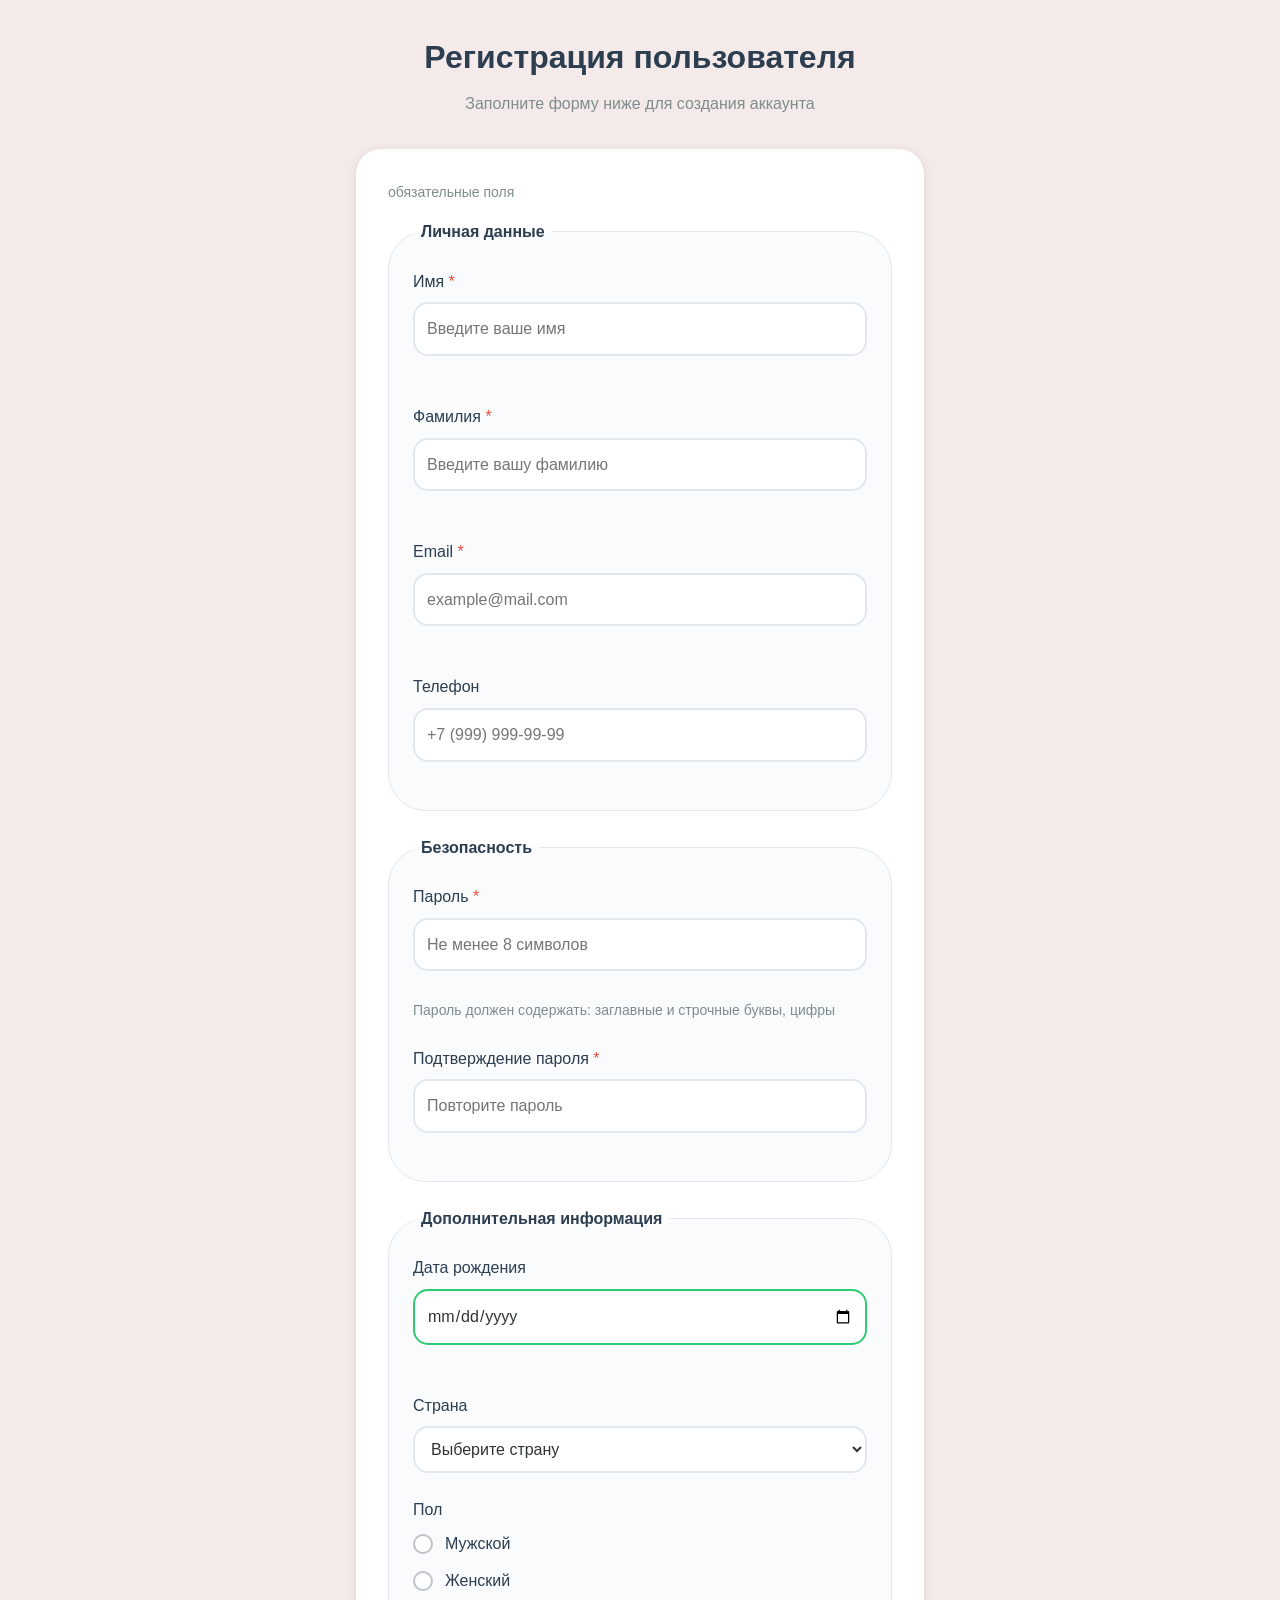
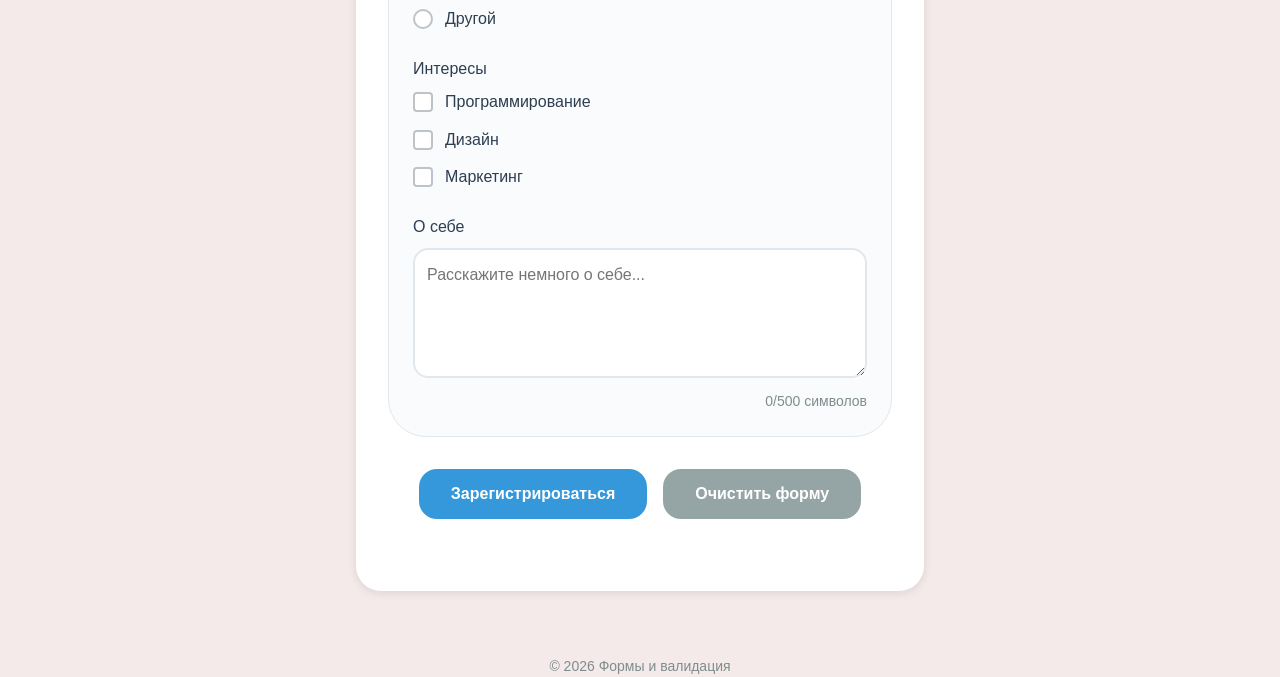
==== forms_validation/index.html @ 5a3b2c08 "Валидация и верстка формы" ====
<!DOCTYPE html>
<html lang="ru">
<head>
  <meta charset="UTF-8">
  <meta name="viewport" content="width=device-width, initial-scale=1.0">
  <title>Вёрстка и валидация Формы</title>
  <link rel="stylesheet" href="reset.css">
  <link rel="stylesheet" href="styles.css">
</head>
<body>
  <div class="container">
    <header class="header">
      <h1>Регистрация пользователя</h1>
      <p>Заполните форму ниже для создания аккаунта</p>
    </header>

    <main class="main">
      <form class="registration-form" id="registrationForm" novalidate>
        <p class="form-hint">обязательные поля</p>

        <!-- Личная информация -->
        <fieldset class="form-section">
          <legend>Личная данные </legend>

          <div class="form-group">
            <label for="firstName" class="required">Имя</label>
            <input type="text" id="firstName" name="firstName" required
                   minlength="2" maxlength="50" autocomplete="given-name"
                   placeholder="Введите ваше имя" aria-describedby="firstNameError">
            <span class="error-message" id="firstNameError" aria-live="polite"></span>
          </div>

          <div class="form-group">
            <label for="lastName" class="required">Фамилия</label>
            <input type="text" id="lastName" name="lastName" required
                   minlength="2" maxlength="50" autocomplete="family-name"
                   placeholder="Введите вашу фамилию" aria-describedby="lastNameError">
            <span class="error-message" id="lastNameError" aria-live="polite"></span>
          </div>

          <div class="form-group">
            <label for="email" class="required">Email</label>
            <input type="email" id="email" name="email" required
                   autocomplete="email" placeholder="example@mail.com"
                   aria-describedby="emailError">
            <span class="error-message" id="emailError" aria-live="polite"></span>
          </div>

          <div class="form-group">
            <label for="phone">Телефон</label>
            <input type="tel" id="phone" name="phone" autocomplete="tel"
                   pattern="\+\d{1,3}\s?\(\d{1,5}\)\s?\d{1,3}-\d{2}-\d{2}"
                   placeholder="+7 (999) 999-99-99" aria-describedby="phoneError">
            <span class="error-message" id="phoneError" aria-live="polite"></span>
          </div>
        </fieldset>

        <!-- Безопасность -->
        <fieldset class="form-section">
          <legend>Безопасность</legend>

          <div class="form-group">
            <label for="password" class="required">Пароль</label>
            <input type="password" id="password" name="password" required
                   minlength="8" autocomplete="new-password"
                   pattern="(?=.*[a-z])(?=.*[A-Z])(?=.*\d).{8,}"
                   placeholder="Не менее 8 символов"
                   aria-describedby="passwordHint passwordError">
            <span class="error-message" id="passwordError" aria-live="polite"></span>
            <div class="password-requirements" id="passwordHint">
              Пароль должен содержать: заглавные и строчные буквы, цифры
            </div>
          </div>

          <div class="form-group">
            <label for="confirmPassword" class="required">Подтверждение пароля</label>
            <input type="password" id="confirmPassword" name="confirmPassword" required
                   autocomplete="new-password" placeholder="Повторите пароль"
                   aria-describedby="confirmPasswordError">
            <span class="error-message" id="confirmPasswordError" aria-live="polite"></span>
          </div>
        </fieldset>

        <!-- Дополнительная информация -->
        <fieldset class="form-section">
          <legend>Дополнительная информация</legend>

          <div class="form-group">
            <label for="birthDate">Дата рождения</label>
            <input type="date" id="birthDate" name="birthDate"
                   min="1900-01-01" max="2026-12-31" aria-describedby="birthDateError">
            <span class="error-message" id="birthDateError" aria-live="polite"></span>
          </div>

          <div class="form-group">
            <label for="country">Страна</label>
            <select id="country" name="country">
              <option value="">Выберите страну</option>
              <option value="ru">Россия</option>
              <option value="kz">Казахстан</option>
              <option value="by">Магадан</option>
              <option value="by">Бельгия</option>
              <option value="by">Швеция</option>
              <option value="other">Другая</option>
            </select>
          </div>

          <div class="form-group">
            <span class="group-label" id="genderLabel">Пол</span>
            <div class="radio-group" role="radiogroup" aria-labelledby="genderLabel">
              <label class="radio-label">
                <input type="radio" name="gender" value="male">
                <span class="radio-custom"></span>
                Мужской
              </label>
              <label class="radio-label">
                <input type="radio" name="gender" value="female">
                <span class="radio-custom"></span>
                Женский
              </label>
              <label class="radio-label">
                <input type="radio" name="gender" value="other">
                <span class="radio-custom"></span>
                Другой
              </label>
            </div>
          </div>

          <div class="form-group">
            <span class="group-label" id="interestsLabel">Интересы</span>
            <div class="checkbox-group" role="group" aria-labelledby="interestsLabel">
              <label class="checkbox-label">
                <input type="checkbox" name="interests" value="programming">
                <span class="checkbox-custom"></span>
                Программирование
              </label>
              <label class="checkbox-label">
                <input type="checkbox" name="interests" value="design">
                <span class="checkbox-custom"></span>
                Дизайн
              </label>
              <label class="checkbox-label">
                <input type="checkbox" name="interests" value="marketing">
                <span class="checkbox-custom"></span>
                Маркетинг
              </label>
            </div>
          </div>

          <div class="form-group">
            <label for="bio">О себе</label>
            <textarea id="bio" name="bio" rows="4" maxlength="500"
                      placeholder="Расскажите немного о себе..."></textarea>
            <div class="char-counter">
              <span id="charCount">0</span>/500 символов
            </div>
          </div>
        </fieldset>

          <div class="form-actions">
            <button type="submit" class="btn btn-primary">Зарегистрироваться</button>
            <button type="reset" class="btn btn-secondary">Очистить форму</button>
          </div>

          <p class="form-status" id="formStatus" role="status" aria-live="polite"></p>
        </div>
      </form>
    </main>

    <footer class="footer">
      <p>&copy; 2026 Формы и валидация</p>
    </footer>
  </div>

  <script src="script.js"></script>
</body>
</html>
---- forms_validation/styles.css ----
/* шапка */
body {
  background-color: #f5eaea;
}

.container {
  max-width: 600px;
  margin: 0 auto;
  padding: 2rem 1rem;
}

.header {
  text-align: center;
  margin-bottom: 2rem;
}

.header h1 {
  color: #2c3e50;
  margin-bottom: 0.5rem;
}

.header p {
  color: #7f8c8d;
}

.footer {
  margin-top: 2rem;
  text-align: center;
  color: #7f8c8d;
  font-size: 0.875rem;
}

/* Стили формы */
.registration-form {
  background: #fff;
  padding: 2rem;
  border-radius: 25px;
  box-shadow: 0 2px 10px rgba(0, 0, 0, 0.1);
}

.form-hint {
  margin-bottom: 1rem;
  color: #7f8c8d;
  font-size: 0.875rem;
}

.req-mark {
  color: #e74c3c;
}

.form-section {
  border: 1px solid #e1e8ed;
  border-radius: 38px;
  padding: 1.5rem;
  margin-bottom: 1.5rem;
  background: #fafbfc;
}

.form-section legend {
  font-weight: 600;
  color: #2c3e50;
  padding: 0 0.5rem;
}

/*  Группы полей */
.form-group {
  margin-bottom: 1.5rem;
  position: relative;
}

.form-group:last-child {
  margin-bottom: 0;
}

.form-group label,
.group-label {
  display: block;
  margin-bottom: 0.5rem;
  font-weight: 500;
  color: #2c3e50;
}

.form-group label.required::after {
  content: " *";
  color: #e74c3c;
}

/*  Поля ввода */
.form-group input:not([type="radio"]):not([type="checkbox"]),
.form-group select,
.form-group textarea {
  width: 100%;
  padding: 0.75rem;
  border: 2px solid #e1e8ed;
  border-radius: 15px;
  font-size: 1rem;
  transition: all 0.3s ease;
  background: #fff;
}

.form-group textarea {
  resize: vertical;
}

.form-group input:focus,
.form-group select:focus,
.form-group textarea:focus {
  outline: none;
  border-color: #3498db;
  box-shadow: 0 0 0 3px rgba(52, 152, 219, 0.15);
}

/* Состояния валидности (CSS-псевдоклассы) */
.form-group input:invalid:not(:focus):not(:placeholder-shown) {
  border-color: #e74c3c;
}

.form-group input:valid:not(:focus):not(:placeholder-shown) {
  border-color: #2ecc71;
}

/*Сообщения об ошибках  */
.error-message {
  display: block;
  color: #eb1c05;
  font-size: 0.875rem;
  margin-top: 0.25rem;
  min-height: 1.25rem;
}

/*  Radio и checkbox */
.radio-group,
.checkbox-group {
  display: flex;
  flex-direction: column;
  gap: 0.75rem;
}

.radio-label,
.checkbox-label {
  display: flex !important;
  align-items: center;
  gap: 0.75rem;
  cursor: pointer;
  font-weight: normal !important;
  margin-bottom: 0 !important;
  position: relative;
}

/* Нативный input скрываем визуально, но оставляем доступным с клавиатуры */
.radio-label input,
.checkbox-label input {
  position: absolute;
  opacity: 0;
  width: 1px;
  height: 1px;
}

.radio-custom,
.checkbox-custom {
  flex: 0 0 20px;
  width: 20px;
  height: 20px;
  border: 2px solid #bdc3c7;
  border-radius: 50%;
  display: inline-block;
  position: relative;
  transition: all 0.3s ease;
  background: #fff;
}

.checkbox-custom {
  border-radius: 4px;
}

.radio-label input:focus-visible + .radio-custom,
.checkbox-label input:focus-visible + .checkbox-custom {
  box-shadow: 0 0 0 3px rgba(52, 152, 219, 0.3);
}

.radio-label input:checked + .radio-custom {
  border-color: #3498db;
  background: #3498db;
}

.radio-label input:checked + .radio-custom::after {
  content: "";
  width: 8px;
  height: 8px;
  background: #fff;
  border-radius: 50%;
  position: absolute;
  top: 50%;
  left: 50%;
  transform: translate(-50%, -50%);
}

.checkbox-label input:checked + .checkbox-custom {
  border-color: #3498db;
  background: #3498db;
}

.checkbox-label input:checked + .checkbox-custom::after {
  content: "✓";
  color: #fff;
  font-size: 14px;
  position: absolute;
  top: 50%;
  left: 50%;
  transform: translate(-50%, -50%);
}

.checkbox-label a {
  color: #2980b9;
  text-decoration: underline;
}

/*  Кнопки */
.form-actions {
  display: flex;
  gap: 1rem;
  justify-content: center;
  margin-top: 2rem;
}

.btn {
  padding: 0.75rem 2rem;
  border: none;
  border-radius: 18px;
  font-size: 1rem;
  font-weight: 600;
  cursor: pointer;
  transition: all 0.3s ease;
}

.btn:focus-visible {
  outline: 3px solid rgba(52, 152, 219, 0.5);
  outline-offset: 2px;
}

.btn-primary {
  background: #3498db;
  color: #fff;
}

.btn-primary:hover {
  background: #2980b9;
  transform: translateY(-1px);
}

.btn-secondary {
  background: #95a5a6;
  color: #fff;
}

.btn-secondary:hover {
  background: #7f8c8d;
}

/* Дополнительные элементы */
.password-requirements {
  font-size: 0.875rem;
  color: #7f8c8d;
  margin-top: 0.25rem;
}

.char-counter {
  text-align: right;
  font-size: 0.875rem;
  color: #7f8c8d;
  margin-top: 0.25rem;
}

.form-status {
  margin-top: 1rem;
  text-align: center;
  font-weight: 600;
  min-height: 1.5rem;
}

.form-status.success {
  color: #27ae60;
}

.form-status.fail {
  color: #c0392b;
}

/*  Состояния ошибок (добавляются из JavaScript)  */
.form-group input.error,
.form-group select.error,
.form-group textarea.error {
  border-color: #e74c3c;
  background-color: #fdf2f2;
}

.form-group input.error:not(:focus):not(:placeholder-shown) {
  border-color: #e74c3c; /* перекрывает зелёную рамку :valid, если JS нашёл ошибку */
}

.form-group input.error:focus,
.form-group select.error:focus,
.form-group textarea.error:focus {
  box-shadow: 0 0 0 3px rgba(231, 76, 60, 0.15);
}

/* ===== Анимация ===== */
@keyframes shake {
  0%, 100% { transform: translateX(0); }
  25% { transform: translateX(-5px); }
  75% { transform: translateX(5px); }
}

.form-group input.error {
  animation: shake 0.3s ease-in-out;
}

@media (prefers-reduced-motion: reduce) {
  .form-group input.error {
    animation: none;
  }
  .btn,
  .btn-primary:hover {
    transition: none;
    transform: none;
  }
}

/*  Адаптивность  */
@media (max-width: 768px) {
  .container {
    padding: 1rem;
  }

  .registration-form {
    padding: 1rem;
  }

  .form-section {
    padding: 1rem;
  }

  .form-actions {
    flex-direction: column;
  }

  .btn {
    width: 100%;
  }

  .radio-group,
  .checkbox-group {
    gap: 0.5rem;
  }
}
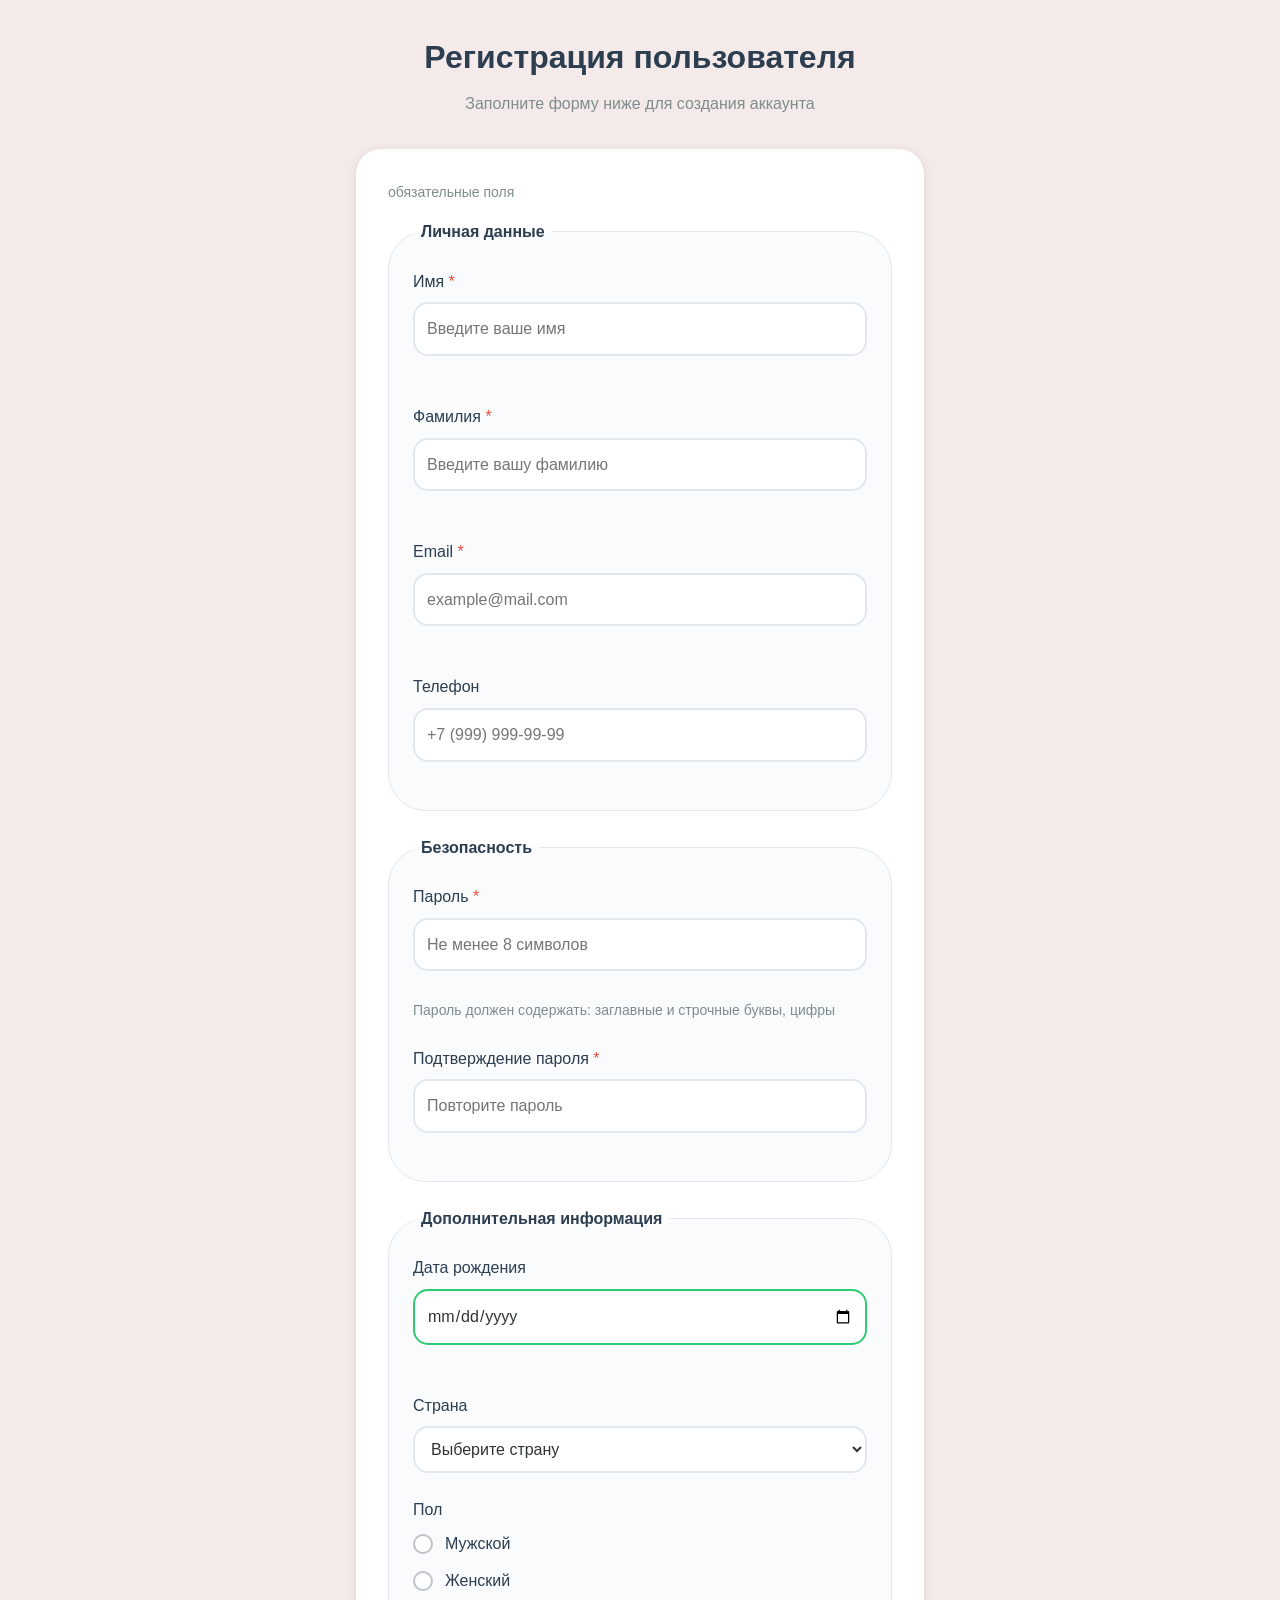
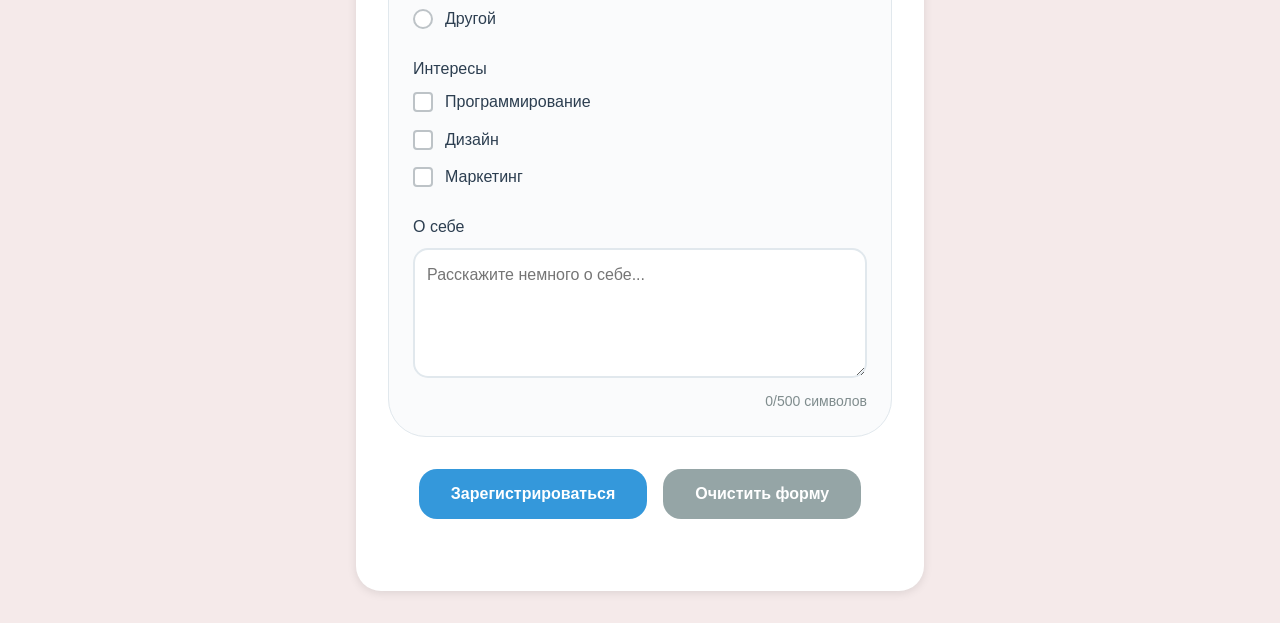
==== commit e7a85517: "index.html" ====
--- a/forms_validation/index.html
+++ b/forms_validation/index.html
@@ -167,11 +167,6 @@
       </form>
     </main>
 
-    <footer class="footer">
-      <p>&copy; 2026 Формы и валидация</p>
-    </footer>
-  </div>
-
   <script src="script.js"></script>
 </body>
 </html>
